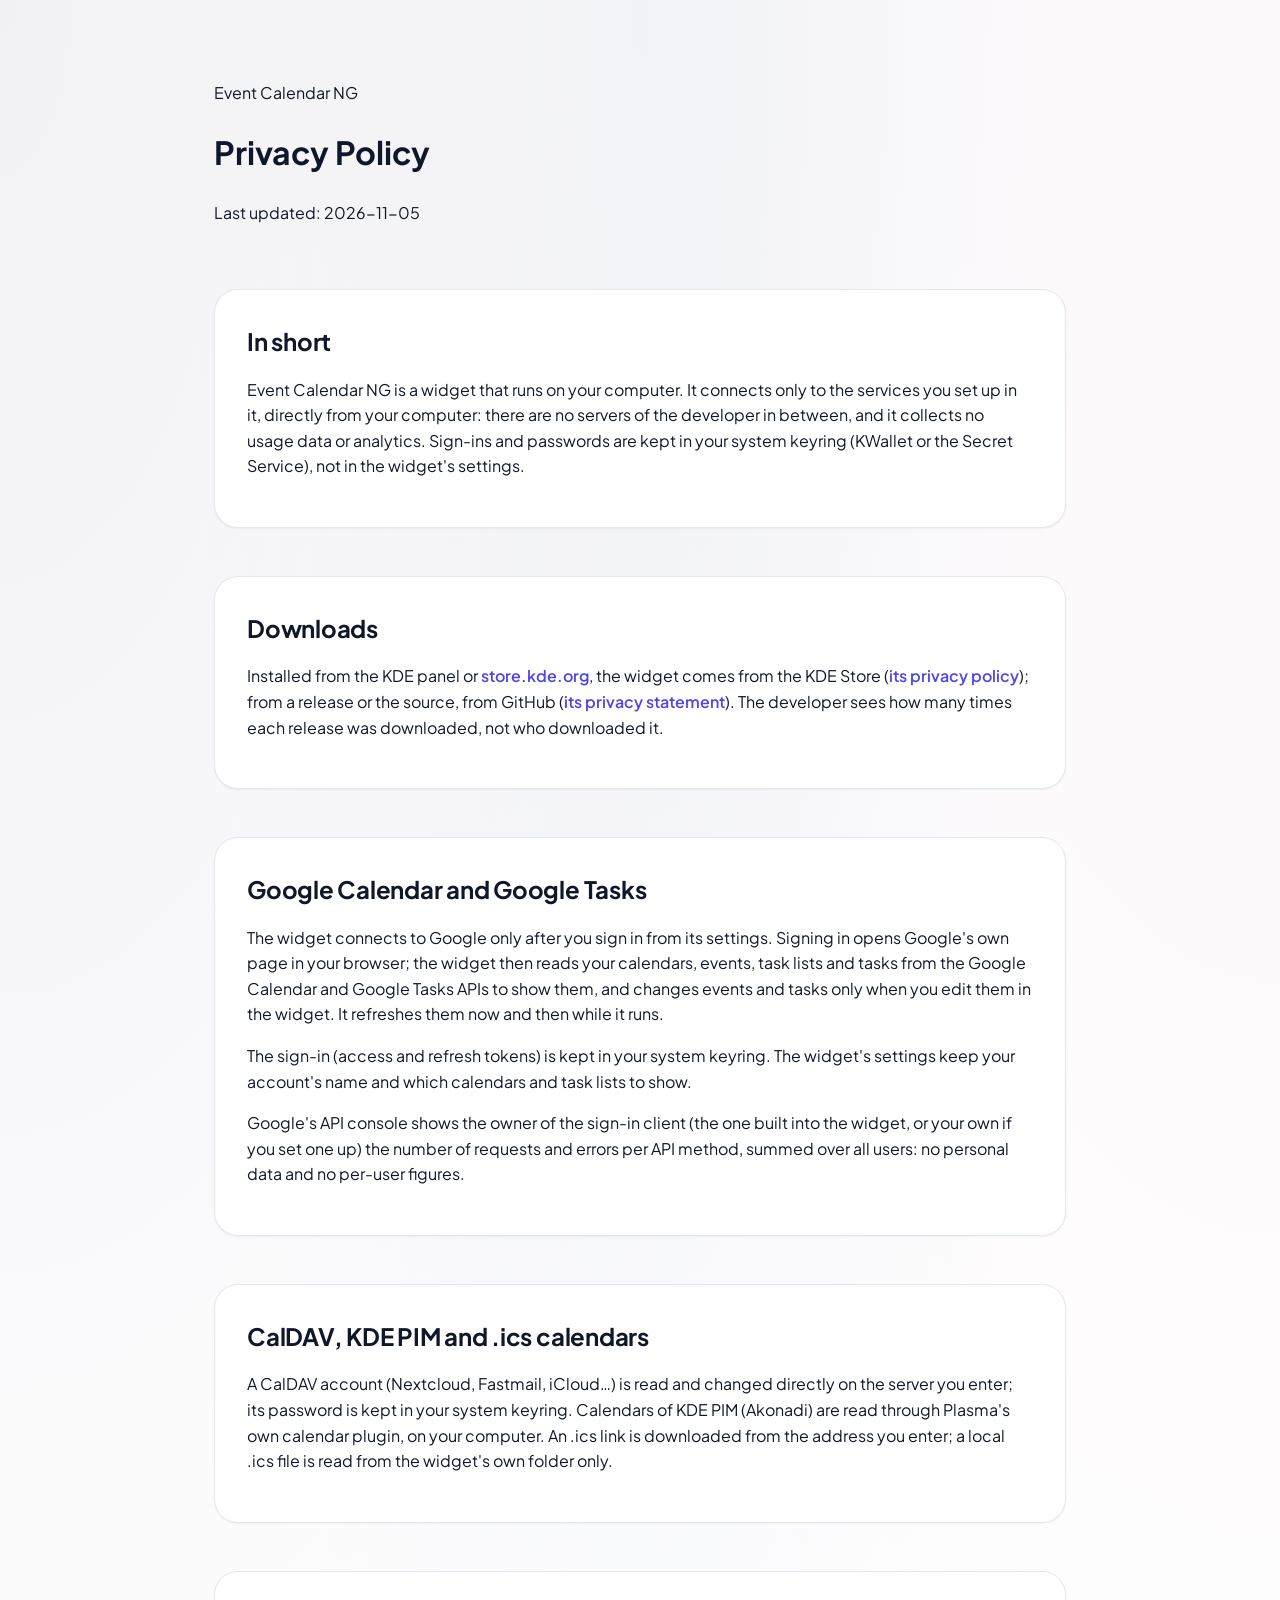
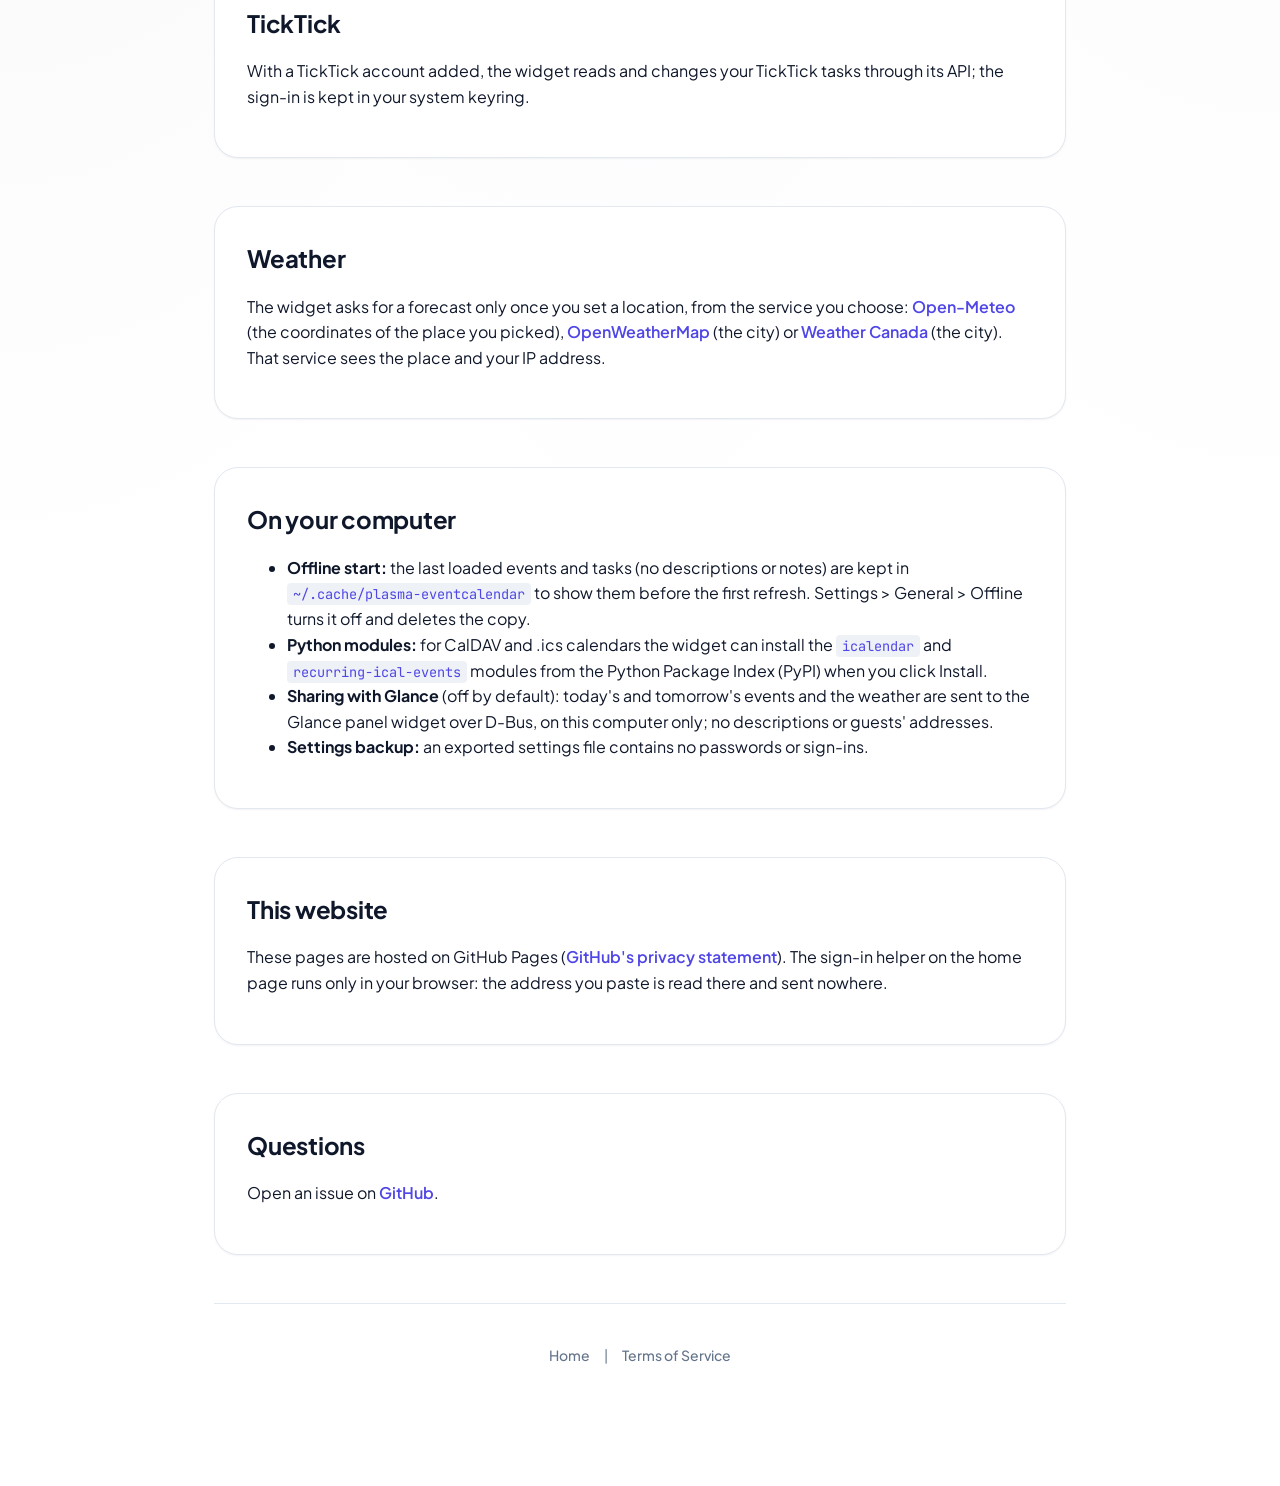
==== docs/privacy.html @ 52f13c6d "Website: Event Calendar NG's own pages on GitHub Pages The home page, privacy policy and terms still" ====
<!doctype html>
<html lang="en">

<head>
  <meta charset="utf-8">
  <meta name="viewport" content="width=device-width, initial-scale=1">
  <title>Event Calendar NG - Privacy Policy</title>
  <meta name="description" content="Privacy policy of the Event Calendar NG widget for KDE Plasma 6 and its sign-in helper page.">
  <link rel="stylesheet" href="css/style.css">
</head>

<body>

  <main>
    <header>
      <div class="eyebrow">Event Calendar NG</div>
      <h1>Privacy Policy</h1>
      <p>Last updated: 2026-11-05</p>
    </header>

    <section class="card">
      <h2>In short</h2>
      <p>
        Event Calendar NG is a widget that runs on your computer. It connects only to the services you set up in it,
        directly from your computer: there are no servers of the developer in between, and it collects no usage data
        or analytics. Sign-ins and passwords are kept in your system keyring (KWallet or the Secret Service), not in
        the widget's settings.
      </p>
    </section>

    <section class="card">
      <h2>Downloads</h2>
      <p>
        Installed from the KDE panel or <a href="https://store.kde.org/p/2379570/">store.kde.org</a>, the widget comes
        from the KDE Store (<a href="https://store.kde.org/privacy">its privacy policy</a>); from a release or the
        source, from GitHub (<a href="https://docs.github.com/site-policy/privacy-policies/github-general-privacy-statement">its
        privacy statement</a>). The developer sees how many times each release was downloaded, not who downloaded it.
      </p>
    </section>

    <section class="card">
      <h2>Google Calendar and Google Tasks</h2>
      <p>
        The widget connects to Google only after you sign in from its settings. Signing in opens Google's own page in
        your browser; the widget then reads your calendars, events, task lists and tasks from the Google Calendar and
        Google Tasks APIs to show them, and changes events and tasks only when you edit them in the widget. It
        refreshes them now and then while it runs.
      </p>
      <p>
        The sign-in (access and refresh tokens) is kept in your system keyring. The widget's settings keep your
        account's name and which calendars and task lists to show.
      </p>
      <p>
        Google's API console shows the owner of the sign-in client (the one built into the widget, or your own if you
        set one up) the number of requests and errors per API method, summed over all users: no personal data and no
        per-user figures.
      </p>
    </section>

    <section class="card">
      <h2>CalDAV, KDE PIM and .ics calendars</h2>
      <p>
        A CalDAV account (Nextcloud, Fastmail, iCloud…) is read and changed directly on the server you enter; its
        password is kept in your system keyring. Calendars of KDE PIM (Akonadi) are read through Plasma's own calendar
        plugin, on your computer. An .ics link is downloaded from the address you enter; a local .ics file is read from
        the widget's own folder only.
      </p>
    </section>

    <section class="card">
      <h2>TickTick</h2>
      <p>
        With a TickTick account added, the widget reads and changes your TickTick tasks through its API; the sign-in is
        kept in your system keyring.
      </p>
    </section>

    <section class="card">
      <h2>Weather</h2>
      <p>
        The widget asks for a forecast only once you set a location, from the service you choose:
        <a href="https://open-meteo.com/en/terms">Open-Meteo</a> (the coordinates of the place you picked),
        <a href="https://openweather.co.uk/privacy-policy">OpenWeatherMap</a> (the city) or
        <a href="https://weather.gc.ca/">Weather Canada</a> (the city). That service sees the place and your IP
        address.
      </p>
    </section>

    <section class="card">
      <h2>On your computer</h2>
      <ul>
        <li><strong>Offline start:</strong> the last loaded events and tasks (no descriptions or notes) are kept in
          <code>~/.cache/plasma-eventcalendar</code> to show them before the first refresh. Settings &gt; General
          &gt; Offline turns it off and deletes the copy.</li>
        <li><strong>Python modules:</strong> for CalDAV and .ics calendars the widget can install the
          <code>icalendar</code> and <code>recurring-ical-events</code> modules from the Python Package Index (PyPI)
          when you click Install.</li>
        <li><strong>Sharing with Glance</strong> (off by default): today's and tomorrow's events and the weather are
          sent to the Glance panel widget over D-Bus, on this computer only; no descriptions or guests'
          addresses.</li>
        <li><strong>Settings backup:</strong> an exported settings file contains no passwords or sign-ins.</li>
      </ul>
    </section>

    <section class="card">
      <h2>This website</h2>
      <p>
        These pages are hosted on GitHub Pages (<a href="https://docs.github.com/site-policy/privacy-policies/github-general-privacy-statement">GitHub's
        privacy statement</a>). The sign-in helper on the home page runs only in your browser: the address you paste is
        read there and sent nowhere.
      </p>
    </section>

    <section class="card">
      <h2>Questions</h2>
      <p>
        Open an issue on <a href="https://github.com/divinae/plasma-applet-eventcalendar/issues">GitHub</a>.
      </p>
    </section>

    <footer>
      <a href="./">Home</a> |
      <a href="terms.html">Terms of Service</a>
    </footer>
  </main>

</body>

</html>
---- docs/css/style.css ----
@import url("https://fonts.googleapis.com/css2?family=Plus+Jakarta+Sans:wght@400;500;600;700&family=JetBrains+Mono:wght@400;500&display=swap");

:root {
    /* Colors - Light Mode (Premium SaaS Look) */
    --bg-1: #ffffff;
    --bg-2: #f8f9fc;
    --bg-3: #eef2f6;
    --ink: #0f172a;
    --muted: #64748b;
    --card-bg: #ffffff;
    --border: #e2e8f0;
    --nav-bg: rgba(255, 255, 255, 0.95);
    --nav-border: rgba(226, 232, 240, 0.95);
    --nav-ink: #0f172a;
    --nav-muted: #334155;
    --code-bg: #08111f;
    --code-surface: #0f172a;
    --code-border: rgba(148, 163, 184, 0.28);
    --code-text: #e2e8f0;
    --code-muted: #94a3b8;

    --primary: #4f46e5;
    /* Indigo 600 */
    --primary-hover: #4338ca;
    /* Indigo 700 */
    --primary-text: #ffffff;

    --secondary: #f1f5f9;
    /* Slate 100 */
    --secondary-text: #334155;
    /* Slate 700 */
    --secondary-hover: #e2e8f0;
    /* Slate 200 */

    --accent-gradient: linear-gradient(135deg, #4f46e5 0%, #8b5cf6 100%);

    --input-bg: #ffffff;
    --input-border: #cbd5e1;
    --input-focus-ring: rgba(79, 70, 229, 0.25);

    /* Fonts */
    --font-sans: "Plus Jakarta Sans", sans-serif;
    --font-mono: "JetBrains Mono", monospace;

    /* Layout */
    --radius-lg: 24px;
    --radius-md: 16px;
    --radius-sm: 8px;

    --shadow-sm: 0 1px 2px 0 rgb(0 0 0 / 0.05);
    --shadow-md: 0 4px 6px -1px rgb(0 0 0 / 0.1), 0 2px 4px -2px rgb(0 0 0 / 0.1);
    --shadow-lg: 0 10px 15px -3px rgb(0 0 0 / 0.1), 0 4px 6px -4px rgb(0 0 0 / 0.1);
    --shadow-xl: 0 20px 25px -5px rgb(0 0 0 / 0.1), 0 8px 10px -6px rgb(0 0 0 / 0.1);

    --container-width: 900px;
}

@media (prefers-color-scheme: dark) {
    :root {
        --bg-1: #0f172a;
        /* Slate 900 */
        --bg-2: #1e293b;
        /* Slate 800 */
        --bg-3: #1e293b;
        --ink: #f8fafc;
        /* Slate 50 */
        --muted: #94a3b8;
        /* Slate 400 */
        --card-bg: #1e293b;
        --border: #334155;
        /* Slate 700 */
        --nav-bg: rgba(15, 23, 42, 0.95);
        --nav-border: rgba(51, 65, 85, 0.95);
        --nav-ink: #f8fafc;
        --nav-muted: #cbd5e1;

        --primary: #6366f1;
        /* Indigo 500 */
        --primary-hover: #818cf8;
        /* Indigo 400 */
        --primary-text: #ffffff;

        --secondary: #334155;
        /* Slate 700 */
        --secondary-text: #f8fafc;
        /* Slate 50 */
        --secondary-hover: #475569;
        /* Slate 600 */

        --input-bg: #0f172a;
        --input-border: #475569;
        --input-focus-ring: rgba(99, 102, 241, 0.3);
    }
}

/* Reset & Base */
*,
*::before,
*::after {
    box-sizing: border-box;
}

body {
    margin: 0;
    font-family: var(--font-sans);
    color: var(--ink);
    background-color: var(--bg-1);
    /* Subtle mesh gradient background */
    background-image:
        radial-gradient(at 0% 0%, hsla(253, 16%, 7%, 1) 0, transparent 50%),
        radial-gradient(at 50% 0%, hsla(225, 39%, 30%, 1) 0, transparent 50%),
        radial-gradient(at 100% 0%, hsla(339, 49%, 30%, 1) 0, transparent 50%);
    min-height: 100vh;
    line-height: 1.6;
    -webkit-font-smoothing: antialiased;
}

/* Force light mode clean bg override to remove dark mesh if needed, or adapt */
@media (prefers-color-scheme: light) {
    body {
        background-image:
            radial-gradient(at 0% 0%, hsla(253, 16%, 95%, 1) 0, transparent 50%),
            radial-gradient(at 50% 0%, hsla(225, 39%, 96%, 1) 0, transparent 50%),
            radial-gradient(at 100% 0%, hsla(339, 49%, 98%, 1) 0, transparent 50%);
    }
}

a {
    color: var(--primary);
    text-decoration: none;
    font-weight: 600;
    transition: all 0.2s ease;
    border-bottom: 1px solid transparent;
}

a:hover {
    border-bottom-color: var(--primary);
}

/* Layout */
main {
    position: relative;
    max-width: var(--container-width);
    margin: 0 auto;
    padding: 80px 24px 100px;
    display: flex;
    flex-direction: column;
    gap: 48px;
}

/* Hero Section */
header.hero {
    text-align: center;
    display: flex;
    flex-direction: column;
    align-items: center;
    gap: 24px;
    padding-bottom: 20px;
    animation: fade-in-up 0.8s ease backwards;
}

.hero .eyebrow {
    font-size: 0.875rem;
    font-weight: 700;
    text-transform: uppercase;
    letter-spacing: 0.1em;
    color: var(--primary);
    background: rgba(99, 102, 241, 0.1);
    padding: 6px 16px;
    border-radius: 999px;
    display: inline-block;
}

.hero h1 {
    font-size: clamp(2.5rem, 5vw, 3.5rem);
    font-weight: 700;
    letter-spacing: -0.02em;
    margin: 0;
    background: linear-gradient(to right, var(--ink), var(--muted));
    /* Gradient Text */
    -webkit-background-clip: text;
    -webkit-text-fill-color: transparent;
    background-clip: text;
    line-height: 1.1;
}

.hero p {
    font-size: 1.125rem;
    color: var(--muted);
    max-width: 600px;
    margin: 0 auto;
}

.hero-logo {
    width: 120px;
    height: auto;
    border-radius: 20px;
    box-shadow: var(--shadow-xl);
    margin-top: 16px;
    transition: transform 0.3s ease;
}

.hero-logo:hover {
    transform: rotate(-3deg) scale(1.05);
}

/* Typography Headings */
h2 {
    font-size: 1.5rem;
    font-weight: 700;
    margin-top: 0;
    margin-bottom: 16px;
    letter-spacing: -0.01em;
}

/* Grid & Cards */
.grid {
    display: grid;
    gap: 32px;
    grid-template-columns: repeat(auto-fit, minmax(320px, 1fr));
}

.card {
    background: var(--card-bg);
    border: 1px solid var(--border);
    border-radius: var(--radius-lg);
    padding: 32px;
    box-shadow: var(--shadow-sm);
    transition: transform 0.2s ease, box-shadow 0.2s ease, border-color 0.2s;
    position: relative;
    overflow: hidden;
}

.card:hover {
    transform: translateY(-2px);
    box-shadow: var(--shadow-lg);
    border-color: var(--primary);
}

.card::before {
    content: "";
    position: absolute;
    top: 0;
    left: 0;
    right: 0;
    height: 4px;
    background: var(--accent-gradient);
    opacity: 0;
    transition: opacity 0.2s;
}

.card:hover::before {
    opacity: 1;
}

/* Steps List */
ol.steps-list {
    counter-reset: step;
    list-style: none;
    padding: 0;
    margin: 0;
}

ol.steps-list li {
    position: relative;
    padding-left: 36px;
    margin-bottom: 16px;
    color: var(--muted);
}

ol.steps-list li::before {
    counter-increment: step;
    content: counter(step);
    position: absolute;
    left: 0;
    top: 2px;
    width: 24px;
    height: 24px;
    background: var(--bg-2);
    /* pill bg */
    color: var(--primary);
    border: 1px solid var(--border);
    border-radius: 50%;
    font-size: 12px;
    font-weight: 700;
    display: flex;
    align-items: center;
    justify-content: center;
}

ol.steps-list li:last-child {
    margin-bottom: 0;
}

/* Forms */
label {
    display: block;
    font-size: 0.875rem;
    font-weight: 600;
    margin-bottom: 8px;
    color: var(--ink);
}

textarea,
input[type="text"] {
    width: 100%;
    padding: 12px 16px;
    font-family: var(--font-mono);
    font-size: 0.875rem;
    background: var(--input-bg);
    border: 1px solid var(--input-border);
    border-radius: var(--radius-md);
    color: var(--ink);
    outline: none;
    transition: all 0.2s;
}

textarea:focus,
input[type="text"]:focus {
    border-color: var(--primary);
    box-shadow: 0 0 0 3px var(--input-focus-ring);
}

textarea {
    min-height: 100px;
    resize: vertical;
}

/* Button Group */
.row {
    display: flex;
    align-items: center;
    gap: 12px;
    flex-wrap: wrap;
    margin-top: 12px;
    margin-bottom: 24px;
}

.row:last-child {
    margin-bottom: 0px;
}

button {
    cursor: pointer;
    display: inline-flex;
    align-items: center;
    justify-content: center;
    padding: 10px 20px;
    font-size: 0.9375rem;
    font-weight: 600;
    border-radius: 999px;
    /* full rounded */
    border: none;
    transition: all 0.2s ease;
    font-family: var(--font-sans);
}

button:not(.secondary) {
    background: var(--primary);
    color: var(--primary-text);
    box-shadow: 0 2px 4px rgba(79, 70, 229, 0.2);
}

button:not(.secondary):hover {
    background: var(--primary-hover);
    transform: translateY(-1px);
    box-shadow: 0 4px 6px rgba(79, 70, 229, 0.3);
}

button:not(.secondary):active {
    transform: translateY(0);
}

button.secondary {
    background: var(--secondary);
    color: var(--secondary-text);
}

button.secondary:hover {
    background: var(--secondary-hover);
}

.status {
    font-size: 0.875rem;
    color: var(--muted);
    line-height: 1.5;
}

.status strong {
    color: var(--ink);
}

/* Helper / Utility Details */
details {
    background: var(--bg-2);
    border-radius: var(--radius-sm);
    padding: 12px;
    margin-top: 16px;
}

details summary {
    cursor: pointer;
    font-weight: 600;
    color: var(--ink);
    outline: none;
    list-style: none;
    /* Hide default */
    display: flex;
    align-items: center;
    justify-content: space-between;
}

details summary::-webkit-details-marker {
    display: none;
}

details summary::after {
    content: "+";
    color: var(--muted);
    font-size: 1.2em;
    font-weight: 400;
}

details[open] summary::after {
    content: "−";
    /* minus sign */
}

details ul {
    margin: 12px 0 0 0;
    padding-left: 20px;
    color: var(--muted);
    font-size: 0.875rem;
}

details ul li {
    margin-bottom: 6px;
}

code {
    font-family: var(--font-mono);
    font-size: 0.85em;
    padding: 2px 6px;
    background: var(--bg-3);
    border-radius: 4px;
    color: var(--primary);
}

/* Footer */
footer {
    margin-top: auto;
    text-align: center;
    padding-top: 40px;
    padding-bottom: 20px;
    border-top: 1px solid var(--border);
    color: var(--muted);
    font-size: 0.875rem;
}

footer a {
    color: var(--muted);
    margin: 0 12px;
    font-weight: 500;
}

footer a:hover {
    color: var(--primary);
}

/* Animations */
@keyframes fade-in-up {
    from {
        opacity: 0;
        transform: translateY(20px);
    }

    to {
        opacity: 1;
        transform: translateY(0);
    }
}

/* Responsive */
@media (max-width: 640px) {
    header.hero h1 {
        font-size: 2rem;
    }

    .grid {
        grid-template-columns: 1fr;
    }

    .card {
        padding: 24px;
    }
}

/* Feature Section */
.features-grid {
    display: grid;
    grid-template-columns: repeat(auto-fit, minmax(250px, 1fr));
    gap: 24px;
    margin-bottom: 48px;
}

.feature-card {
    background: var(--bg-2);
    padding: 24px;
    border-radius: var(--radius-md);
    border: 1px solid var(--border);
}

.feature-card h3 {
    font-size: 1.125rem;
    margin-bottom: 8px;
    color: var(--ink);
}

/* Screenshots */
.screenshot-grid {
    display: grid;
    grid-template-columns: repeat(auto-fit, minmax(300px, 1fr));
    gap: 24px;
    margin-bottom: 48px;
}

.screenshot-frame {
    border-radius: var(--radius-md);
    overflow: hidden;
    box-shadow: var(--shadow-lg);
    border: 1px solid var(--border);
    transition: transform 0.3s ease;
}

.screenshot-frame:hover {
    transform: scale(1.02);
}

.screenshot-frame img {
    width: 100%;
    height: auto;
    display: block;
}

/* Code Blocks */
div.code-toolbar {
    margin: 0 0 24px 0;
}

pre.code-block,
pre[class*="language-"].code-block {
    position: relative;
    background: linear-gradient(180deg, var(--code-surface), var(--code-bg));
    color: var(--code-text);
    padding: 46px 20px 22px 4.25em;
    border-radius: var(--radius-md);
    overflow-x: auto;
    font-family: var(--font-mono);
    font-size: 0.875rem;
    line-height: 1.7;
    margin: 0;
    border: 1px solid var(--code-border);
    box-shadow: 0 22px 44px -32px rgba(15, 23, 42, 0.7), inset 0 1px 0 rgba(255, 255, 255, 0.06);
    text-shadow: none;
}

pre.code-block::before {
    content: "";
    position: absolute;
    top: 18px;
    left: 20px;
    width: 10px;
    height: 10px;
    border-radius: 50%;
    background: #ef4444;
    box-shadow: 18px 0 0 #f59e0b, 36px 0 0 #22c55e;
}

pre.code-block code,
code[class*="language-"] {
    color: var(--code-text);
    background: transparent;
    font-family: var(--font-mono);
    text-shadow: none;
}

pre.command-line .command-line-prompt {
    border-right-color: rgba(148, 163, 184, 0.26);
    color: var(--code-muted);
}

div.code-toolbar > .toolbar {
    top: 12px;
    right: 12px;
    opacity: 1;
}

div.code-toolbar > .toolbar > .toolbar-item > button.copy-to-clipboard-button {
    background: rgba(56, 189, 248, 0.12);
    border: 1px solid rgba(56, 189, 248, 0.34);
    border-radius: 999px;
    color: var(--code-text);
    padding: 6px 12px;
    font-family: var(--font-sans);
    font-size: 0.75rem;
    font-weight: 700;
    letter-spacing: 0.02em;
    box-shadow: none;
}

div.code-toolbar > .toolbar > .toolbar-item > button.copy-to-clipboard-button:hover {
    background: rgba(56, 189, 248, 0.22);
    color: white;
    transform: translateY(-1px);
}

/* Section Spacing */
section {
    position: relative;
    scroll-margin-top: 40px;
    /* Offset for anchor links */
}

h2.section-title {
    font-size: 2rem;
    text-align: center;
    margin-bottom: 32px;
    position: relative;
    display: table;
    margin-left: auto;
    margin-right: auto;
}

h2.section-title::after {
    content: "";
    position: absolute;
    bottom: -8px;
    left: 50%;
    transform: translateX(-50%);
    width: 40px;
    height: 3px;
    background: var(--primary);
    border-radius: 999px;
    opacity: 0.5;
}

/* OAuth Helper Container */
.oauth-container {
    background: white;
    /* specific override if needed */
    border: 1px solid var(--primary);
    /* highlight */
    padding: 4px;
    /* thick border effect */
    border-radius: 26px;
    /* outer radius */
}

.oauth-inner {
    background: var(--bg-2);
    border-radius: 22px;
    padding: 40px;
}

@media (max-width: 640px) {
    .oauth-inner {
        padding: 20px;
    }
}

/* Compliance Navigation */
.main-nav {
    position: sticky;
    top: 0;
    z-index: 100;
    background: var(--nav-bg);
    backdrop-filter: blur(12px);
    -webkit-backdrop-filter: blur(12px);
    border-bottom: 1px solid var(--nav-border);
    color: var(--nav-ink);
    padding: 16px 0;
    margin-bottom: -1px;
    /* overlap border */
}

.nav-content {
    max-width: 100%;
    margin: 0 auto;
    padding: 0 24px;
    display: flex;
    justify-content: space-between;
    align-items: center;
}

@media (min-width: 640px) {
    .nav-content {
        max-width: 640px;
    }
}

@media (min-width: 768px) {
    .nav-content {
        max-width: 768px;
    }
}

@media (min-width: 1024px) {
    .nav-content {
        max-width: 1024px;
    }
}

.nav-logo {
    font-weight: 700;
    color: var(--nav-ink);
    text-decoration: none;
    font-size: 1rem;
}

.nav-links {
    display: flex;
    gap: 24px;
}

.nav-links a {
    color: var(--nav-muted);
    text-decoration: none;
    font-size: 0.9rem;
    font-weight: 500;
    transition: color 0.2s;
}

.nav-links a:hover {
    color: var(--primary);
}
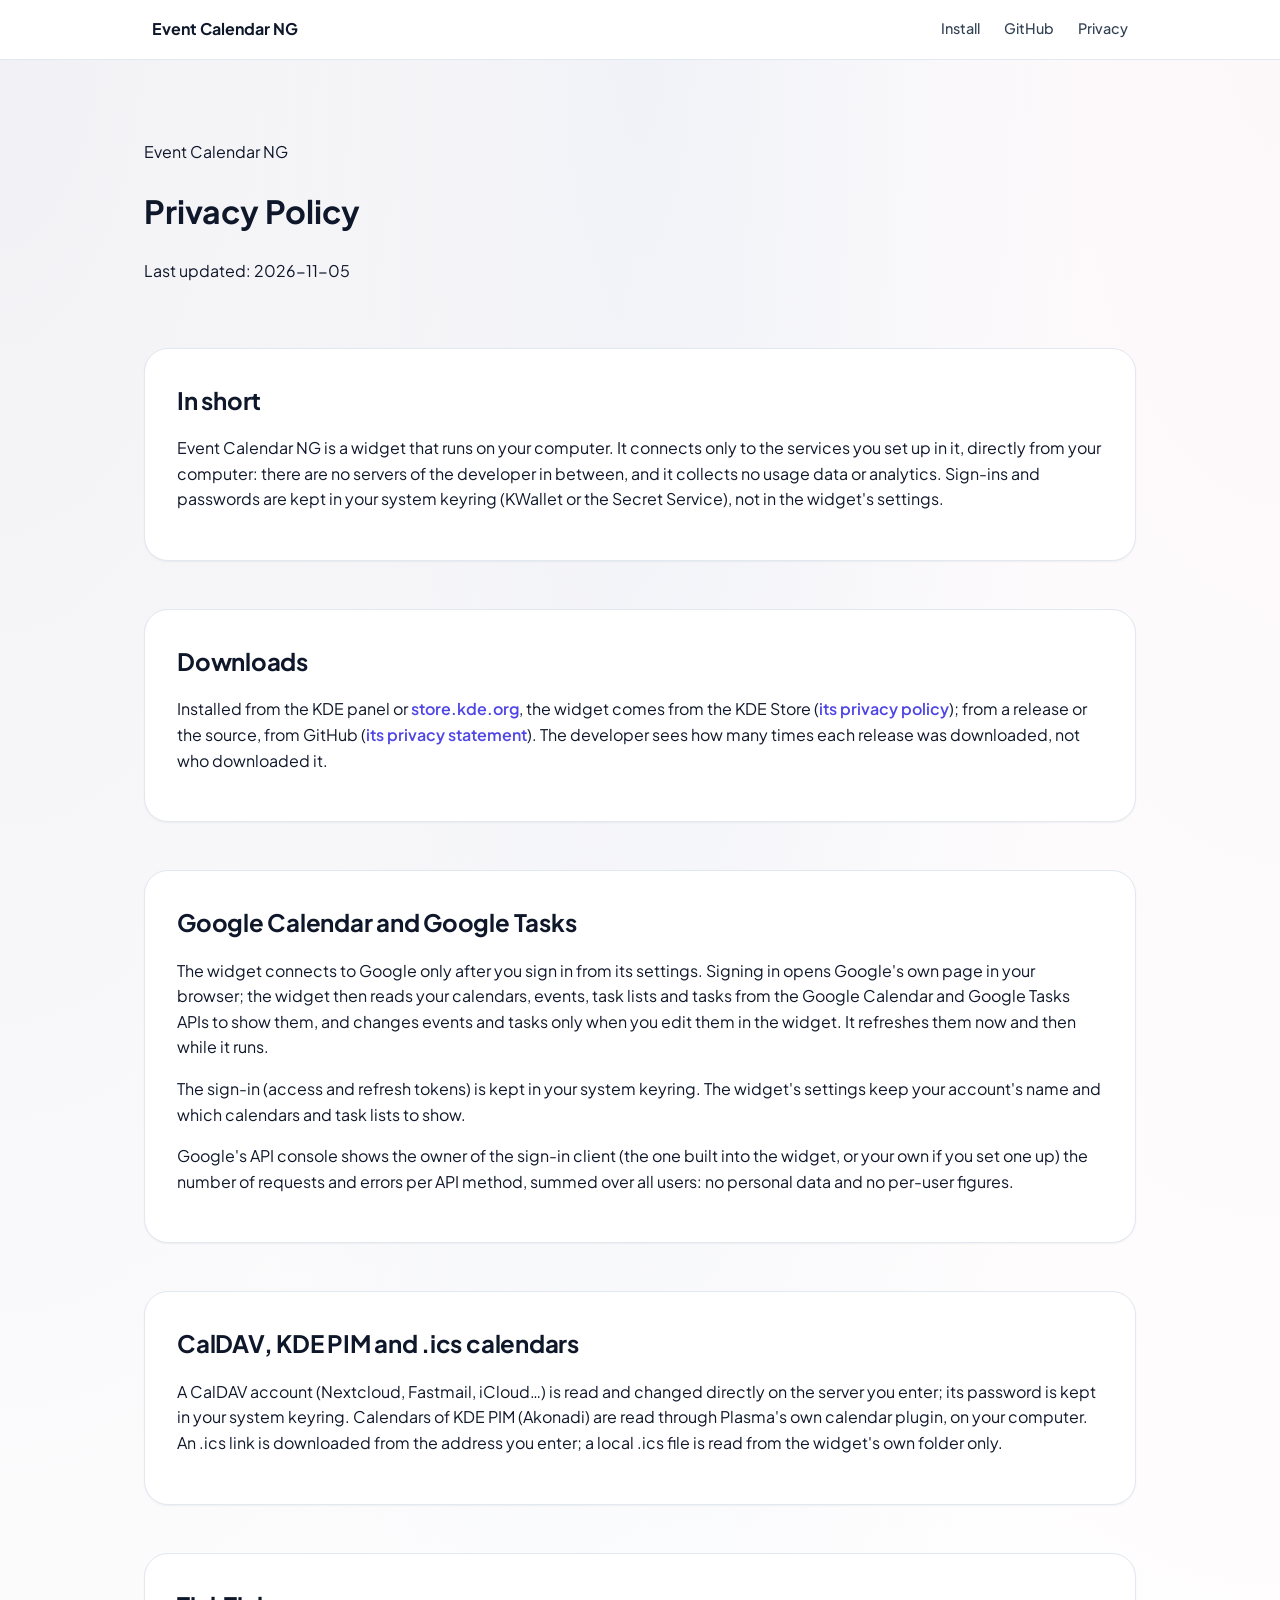
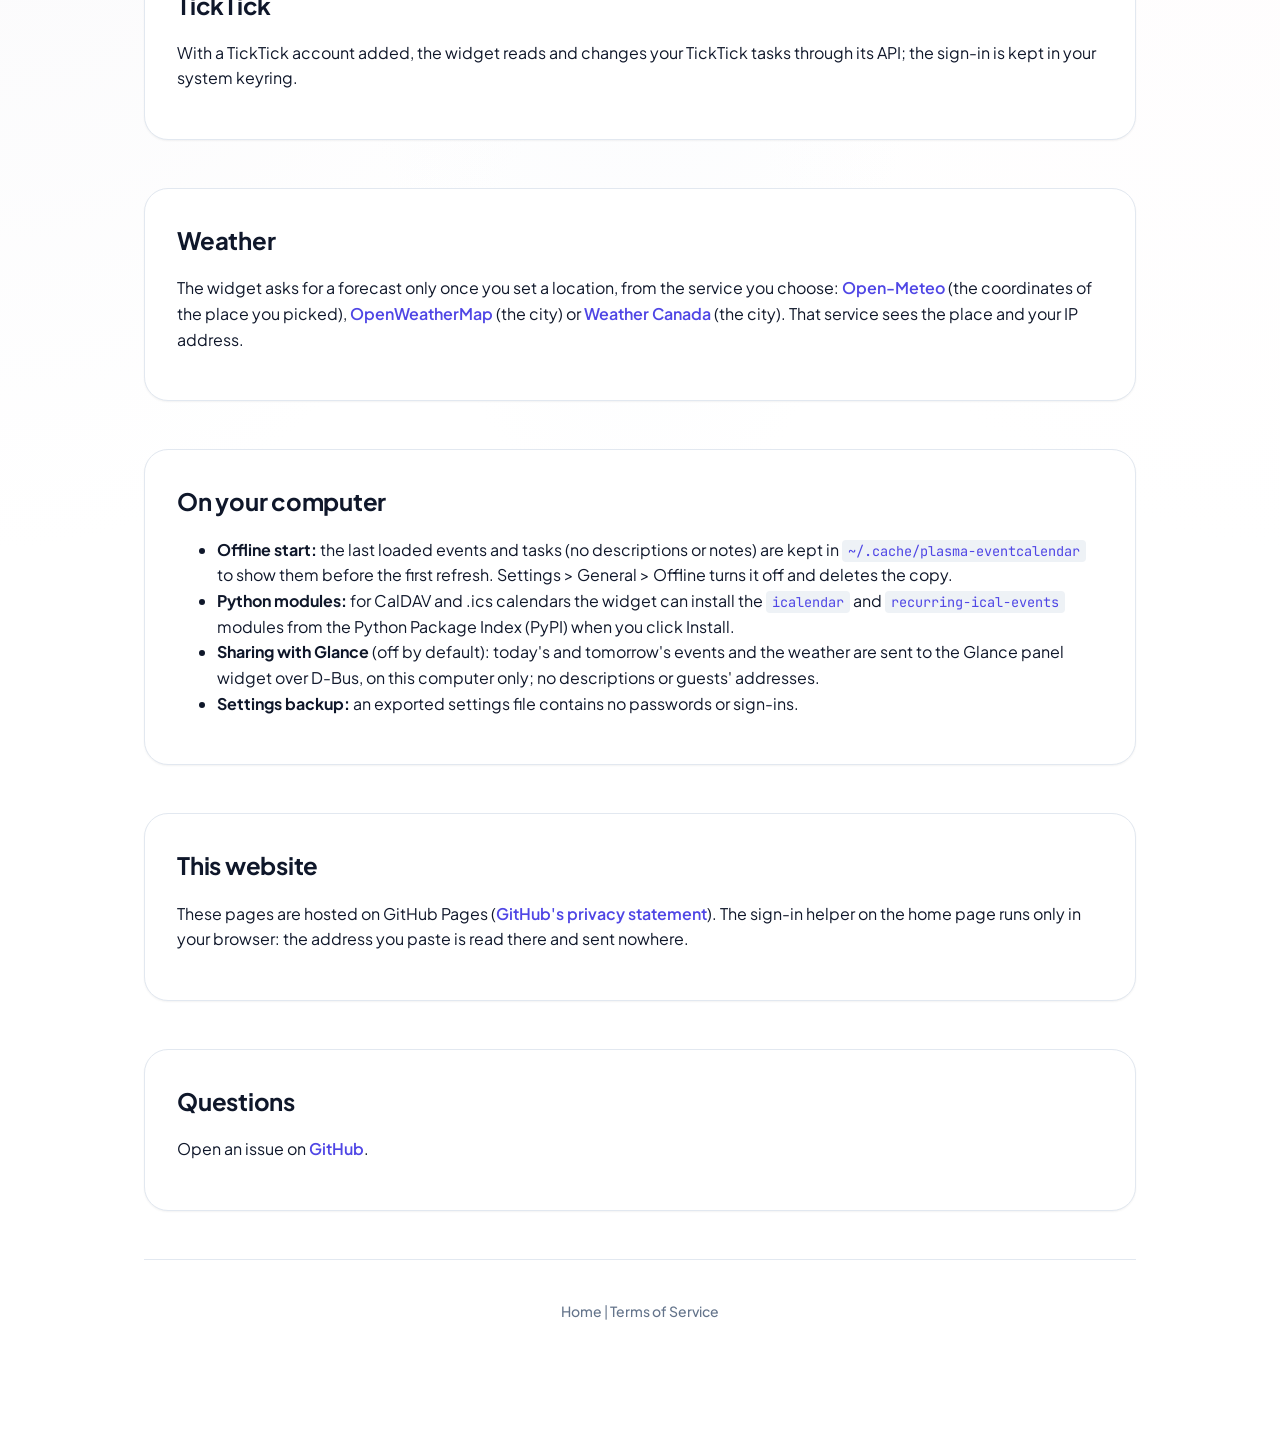
==== commit 80091d66: "Website: layout and content review Wider page with four feature cards per row, screenshots with capt" ====
--- a/docs/privacy.html
+++ b/docs/privacy.html
@@ -10,6 +10,17 @@
 </head>
 
 <body>
+
+  <nav class="main-nav">
+    <div class="nav-content">
+      <a href="./" class="nav-logo">Event Calendar NG</a>
+      <div class="nav-links">
+        <a href="./#install">Install</a>
+        <a href="https://github.com/divinae/plasma-applet-eventcalendar">GitHub</a>
+        <a href="privacy.html">Privacy</a>
+      </div>
+    </div>
+  </nav>
 
   <main>
     <header>
--- a/docs/css/style.css
+++ b/docs/css/style.css
@@ -52,7 +52,7 @@
     --shadow-lg: 0 10px 15px -3px rgb(0 0 0 / 0.1), 0 4px 6px -4px rgb(0 0 0 / 0.1);
     --shadow-xl: 0 20px 25px -5px rgb(0 0 0 / 0.1), 0 8px 10px -6px rgb(0 0 0 / 0.1);
 
-    --container-width: 900px;
+    --container-width: 1040px;
 }
 
 @media (prefers-color-scheme: dark) {
@@ -459,8 +459,18 @@
 
 footer a {
     color: var(--muted);
-    margin: 0 12px;
     font-weight: 500;
+}
+
+footer p {
+    margin: 0 0 12px;
+}
+
+.footer-links {
+    display: flex;
+    flex-wrap: wrap;
+    justify-content: center;
+    gap: 8px 24px;
 }
 
 footer a:hover {
@@ -646,7 +656,7 @@
 
 /* OAuth Helper Container */
 .oauth-container {
-    background: white;
+    background: var(--bg-1);
     /* specific override if needed */
     border: 1px solid var(--primary);
     /* highlight */
@@ -733,3 +743,160 @@
 .nav-links a:hover {
     color: var(--primary);
 }
+
+/* Hero tagline, the "not just a fork" note, help links */
+.hero p.tagline {
+    font-size: 1.375rem;
+    font-weight: 700;
+    color: var(--ink);
+    margin: 12px auto -8px;
+}
+
+.callout {
+    border-left: 4px solid var(--primary);
+    background: var(--bg-2);
+    border-radius: var(--radius-sm);
+    padding: 16px 24px;
+}
+
+.callout p {
+    margin: 0;
+}
+
+.eyebrow.pill {
+    font-size: 0.8rem;
+    font-weight: 700;
+    text-transform: uppercase;
+    letter-spacing: 0.1em;
+    color: var(--primary);
+    background: rgba(99, 102, 241, 0.1);
+    padding: 4px 14px;
+    border-radius: 999px;
+    display: inline-block;
+    margin-bottom: 8px;
+}
+
+/* Four feature cards per row on wide screens, two on tablets */
+.features-grid {
+    grid-template-columns: repeat(4, 1fr);
+    margin-bottom: 0;
+}
+
+@media (max-width: 960px) {
+    .features-grid {
+        grid-template-columns: repeat(2, 1fr);
+    }
+}
+
+@media (max-width: 560px) {
+    .features-grid {
+        grid-template-columns: 1fr;
+    }
+}
+
+.feature-card h3 {
+    margin-top: 0;
+}
+
+.feature-card p {
+    margin-bottom: 0;
+    color: var(--muted);
+}
+
+a.link-card {
+    color: inherit;
+    font-weight: inherit;
+    border-bottom: 1px solid var(--border);
+    transition: transform 0.2s ease, border-color 0.2s, box-shadow 0.2s;
+}
+
+a.link-card:hover {
+    border-color: var(--primary);
+    transform: translateY(-2px);
+    box-shadow: var(--shadow-md);
+}
+
+a.link-card h3 {
+    color: var(--primary);
+}
+
+/* Screenshots: open full size, with a caption */
+.screenshot-grid {
+    margin-bottom: 0;
+}
+
+figure.screenshot-frame {
+    margin: 0;
+    background: var(--card-bg);
+}
+
+figure.screenshot-frame a,
+figure.screenshot-frame a:hover {
+    border: 0;
+    display: block;
+}
+
+figure.screenshot-frame img {
+    aspect-ratio: 16 / 10;
+    object-fit: cover;
+    object-position: top left;
+}
+
+figure.screenshot-frame figcaption {
+    padding: 10px 16px;
+    font-size: 0.9rem;
+    font-weight: 600;
+    color: var(--muted);
+    border-top: 1px solid var(--border);
+}
+
+/* Install: one card per row, so commands fit on one line */
+.stack {
+    display: flex;
+    flex-direction: column;
+    gap: 24px;
+}
+
+.stack .card h3:first-child {
+    margin-top: 0;
+}
+
+/* Phones: the nav on one line, smaller code */
+@media (max-width: 640px) {
+    main {
+        padding: 40px 16px 60px;
+        gap: 40px;
+    }
+
+    .nav-content {
+        padding: 0 16px;
+        gap: 12px;
+    }
+
+    .nav-logo {
+        white-space: nowrap;
+        font-size: 0.95rem;
+    }
+
+    .nav-links {
+        gap: 14px;
+    }
+
+    .nav-links a {
+        white-space: nowrap;
+        font-size: 0.85rem;
+    }
+
+    .nav-links a[href^="https://github"] {
+        display: none;
+    }
+
+    pre.code-block,
+    pre[class*="language-"].code-block {
+        font-size: 0.78rem;
+    }
+
+    .hero p.tagline {
+        font-size: 1.15rem;
+    }
+}
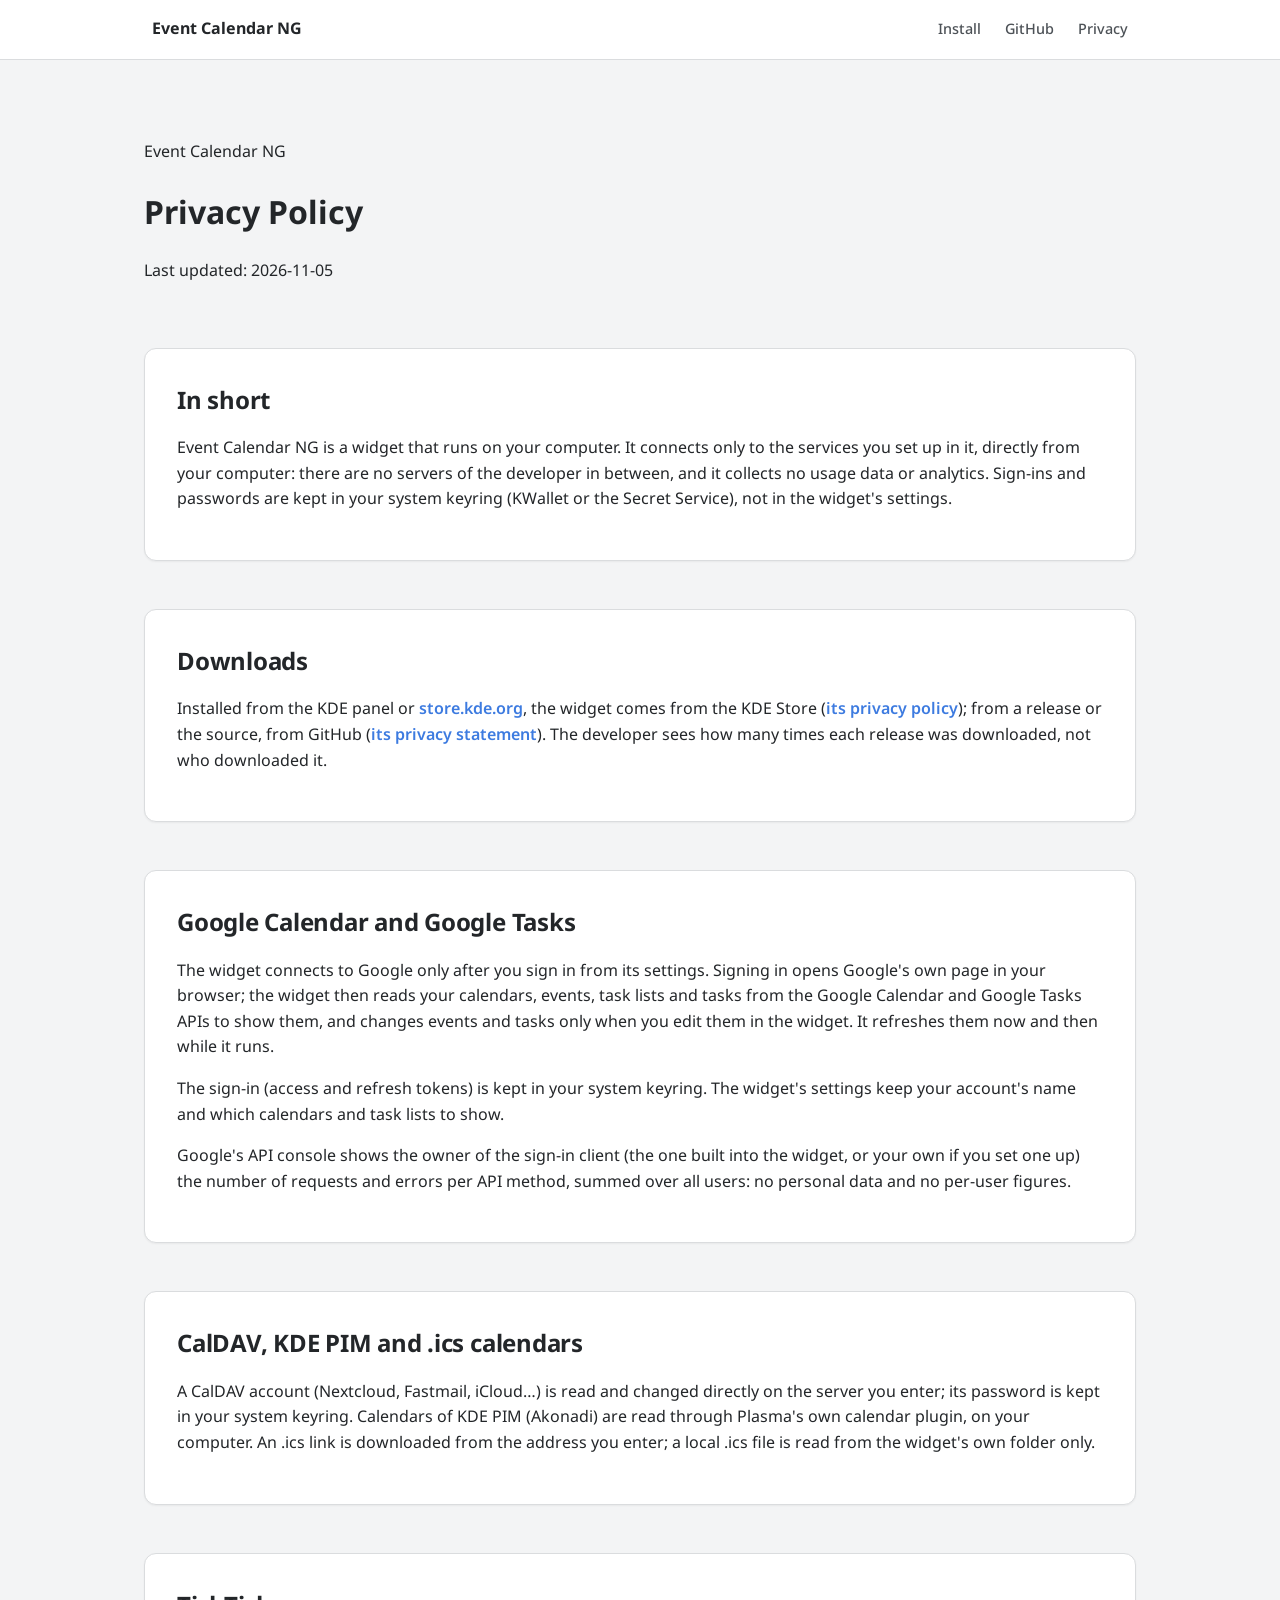
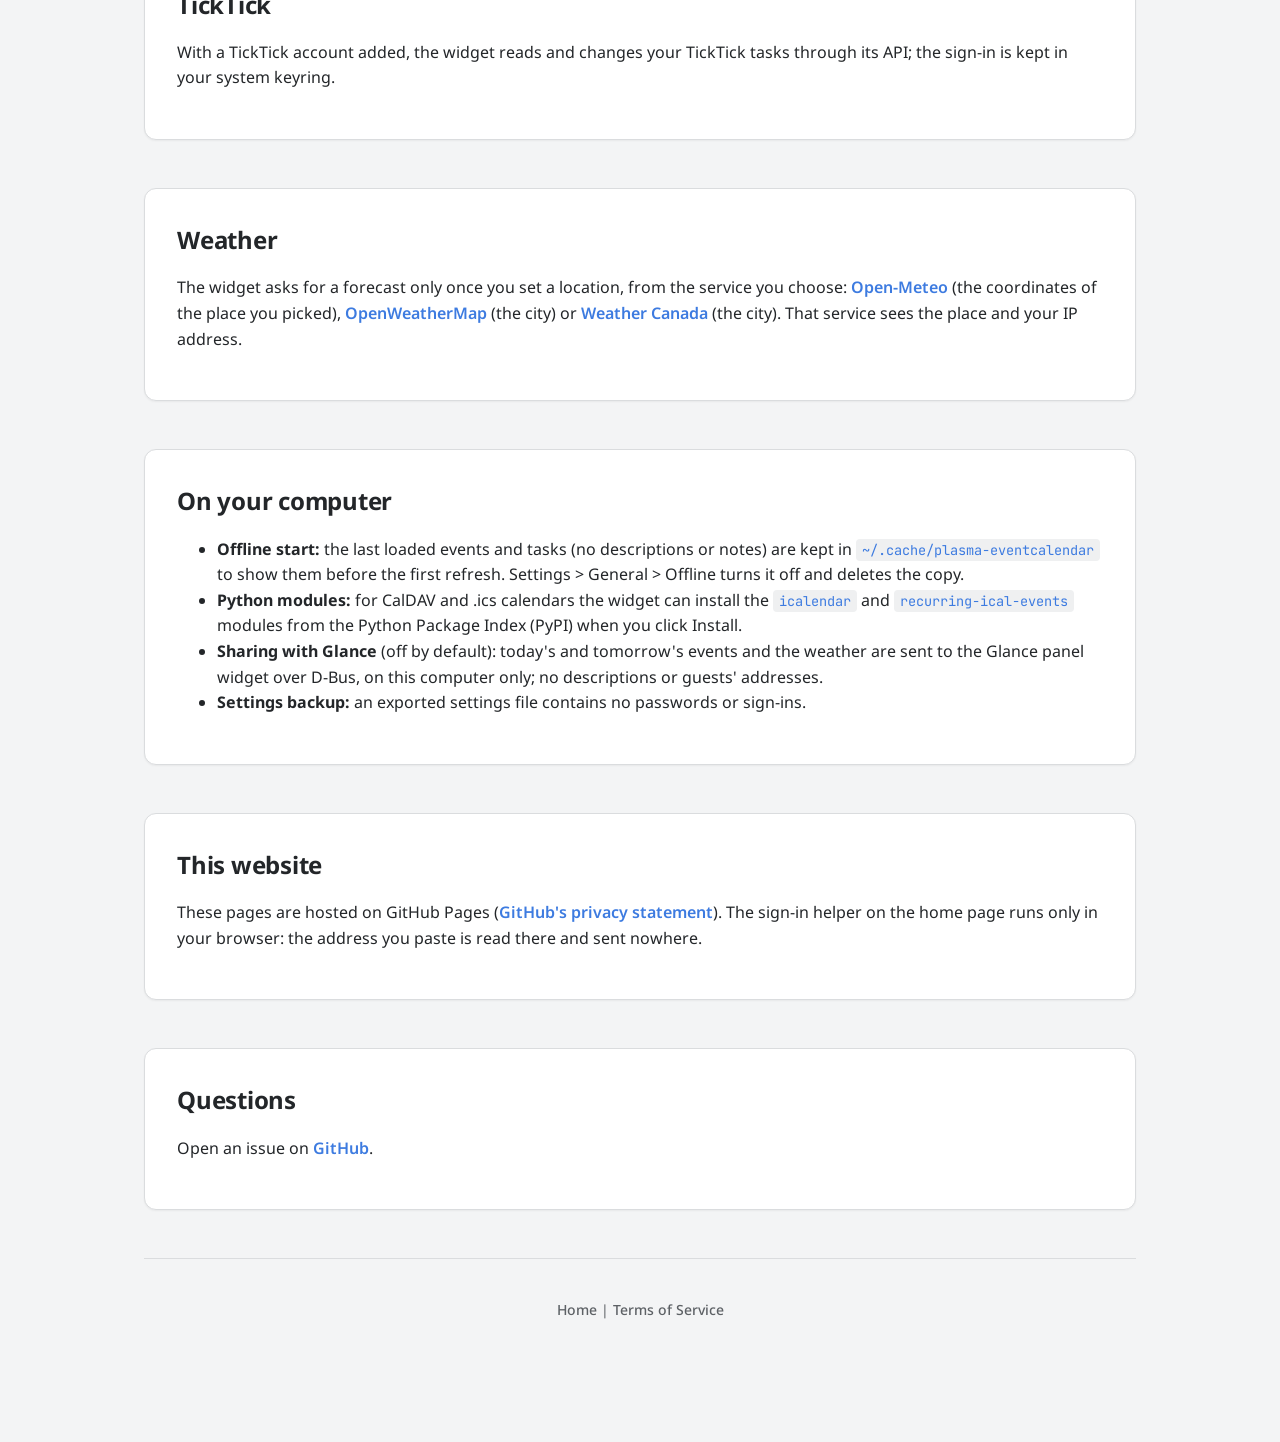
==== commit 96d909f5: "Links: the repository and its pages under the new name, event-calendar-ng-plasmoid (the sign-in's re" ====
--- a/docs/privacy.html
+++ b/docs/privacy.html
@@ -16,7 +16,7 @@
       <a href="./" class="nav-logo">Event Calendar NG</a>
       <div class="nav-links">
         <a href="./#install">Install</a>
-        <a href="https://github.com/divinae/plasma-applet-eventcalendar">GitHub</a>
+        <a href="https://github.com/divinae/event-calendar-ng-plasmoid">GitHub</a>
         <a href="privacy.html">Privacy</a>
       </div>
     </div>
@@ -125,7 +125,7 @@
     <section class="card">
       <h2>Questions</h2>
       <p>
-        Open an issue on <a href="https://github.com/divinae/plasma-applet-eventcalendar/issues">GitHub</a>.
+        Open an issue on <a href="https://github.com/divinae/event-calendar-ng-plasmoid/issues">GitHub</a>.
       </p>
     </section>
 
--- a/docs/css/style.css
+++ b/docs/css/style.css
@@ -1,51 +1,53 @@
-@import url("https://fonts.googleapis.com/css2?family=Plus+Jakarta+Sans:wght@400;500;600;700&family=JetBrains+Mono:wght@400;500&display=swap");
+@import url("https://fonts.googleapis.com/css2?family=Noto+Sans:wght@400;500;600;700&family=JetBrains+Mono:wght@400;500&display=swap");
 
 :root {
     /* Colors - Light Mode (Premium SaaS Look) */
     --bg-1: #ffffff;
-    --bg-2: #f8f9fc;
-    --bg-3: #eef2f6;
-    --ink: #0f172a;
-    --muted: #64748b;
+    --page-bg: #f3f4f5;
+    --bg-2: #f7f8f9;
+    --bg-3: #eff0f1;
+    --ink: #232629;
+    --muted: #5d6165;
     --card-bg: #ffffff;
-    --border: #e2e8f0;
-    --nav-bg: rgba(255, 255, 255, 0.95);
-    --nav-border: rgba(226, 232, 240, 0.95);
-    --nav-ink: #0f172a;
-    --nav-muted: #334155;
-    --code-bg: #08111f;
-    --code-surface: #0f172a;
+    --border: #dadcde;
+    --nav-bg: rgba(255, 255, 255, 0.96);
+    --nav-border: #dadcde;
+    --nav-ink: #232629;
+    --nav-muted: #4d5257;
+    --code-bg: #1b1e20;
+    --code-surface: #232629;
     --code-border: rgba(148, 163, 184, 0.28);
     --code-text: #e2e8f0;
     --code-muted: #94a3b8;
 
-    --primary: #4f46e5;
+    --primary: #3d7be0;
     /* Indigo 600 */
-    --primary-hover: #4338ca;
+    --primary-hover: #2f6acb;
     /* Indigo 700 */
     --primary-text: #ffffff;
 
-    --secondary: #f1f5f9;
+    --secondary: #eff0f1;
     /* Slate 100 */
-    --secondary-text: #334155;
+    --secondary-text: #232629;
     /* Slate 700 */
-    --secondary-hover: #e2e8f0;
+    --secondary-hover: #e3e5e7;
     /* Slate 200 */
 
-    --accent-gradient: linear-gradient(135deg, #4f46e5 0%, #8b5cf6 100%);
+    --accent-gradient: linear-gradient(90deg, #3d7be0 0%, #3d9be9 100%);
+    --primary-soft: rgba(61, 123, 224, 0.12);
 
     --input-bg: #ffffff;
-    --input-border: #cbd5e1;
-    --input-focus-ring: rgba(79, 70, 229, 0.25);
+    --input-border: #c3c7cb;
+    --input-focus-ring: rgba(61, 123, 224, 0.3);
 
     /* Fonts */
-    --font-sans: "Plus Jakarta Sans", sans-serif;
+    --font-sans: "Noto Sans", "Noto Sans Display", sans-serif;
     --font-mono: "JetBrains Mono", monospace;
 
     /* Layout */
-    --radius-lg: 24px;
-    --radius-md: 16px;
-    --radius-sm: 8px;
+    --radius-lg: 12px;
+    --radius-md: 10px;
+    --radius-sm: 6px;
 
     --shadow-sm: 0 1px 2px 0 rgb(0 0 0 / 0.05);
     --shadow-md: 0 4px 6px -1px rgb(0 0 0 / 0.1), 0 2px 4px -2px rgb(0 0 0 / 0.1);
@@ -57,39 +59,41 @@
 
 @media (prefers-color-scheme: dark) {
     :root {
-        --bg-1: #0f172a;
+        --bg-1: #1b1e20;
+        --page-bg: #1b1e20;
         /* Slate 900 */
-        --bg-2: #1e293b;
+        --bg-2: #232629;
         /* Slate 800 */
-        --bg-3: #1e293b;
-        --ink: #f8fafc;
+        --bg-3: #2a2e32;
+        --ink: #fcfcfc;
         /* Slate 50 */
-        --muted: #94a3b8;
+        --muted: #a1a9b1;
         /* Slate 400 */
-        --card-bg: #1e293b;
-        --border: #334155;
+        --card-bg: #232629;
+        --border: #3b4045;
         /* Slate 700 */
-        --nav-bg: rgba(15, 23, 42, 0.95);
-        --nav-border: rgba(51, 65, 85, 0.95);
-        --nav-ink: #f8fafc;
-        --nav-muted: #cbd5e1;
-
-        --primary: #6366f1;
+        --nav-bg: rgba(35, 38, 41, 0.96);
+        --nav-border: #3b4045;
+        --nav-ink: #fcfcfc;
+        --nav-muted: #d0d4d8;
+
+        --primary: #4d9ff0;
         /* Indigo 500 */
-        --primary-hover: #818cf8;
+        --primary-hover: #6fb3f5;
         /* Indigo 400 */
         --primary-text: #ffffff;
 
-        --secondary: #334155;
+        --secondary: #31363b;
         /* Slate 700 */
-        --secondary-text: #f8fafc;
+        --secondary-text: #fcfcfc;
         /* Slate 50 */
-        --secondary-hover: #475569;
+        --secondary-hover: #3b4045;
         /* Slate 600 */
 
-        --input-bg: #0f172a;
-        --input-border: #475569;
-        --input-focus-ring: rgba(99, 102, 241, 0.3);
+        --input-bg: #1b1e20;
+        --input-border: #4d5257;
+        --input-focus-ring: rgba(77, 159, 240, 0.35);
+        --primary-soft: rgba(77, 159, 240, 0.16);
     }
 }
 
@@ -104,25 +108,10 @@
     margin: 0;
     font-family: var(--font-sans);
     color: var(--ink);
-    background-color: var(--bg-1);
-    /* Subtle mesh gradient background */
-    background-image:
-        radial-gradient(at 0% 0%, hsla(253, 16%, 7%, 1) 0, transparent 50%),
-        radial-gradient(at 50% 0%, hsla(225, 39%, 30%, 1) 0, transparent 50%),
-        radial-gradient(at 100% 0%, hsla(339, 49%, 30%, 1) 0, transparent 50%);
+    background-color: var(--page-bg);
     min-height: 100vh;
     line-height: 1.6;
     -webkit-font-smoothing: antialiased;
-}
-
-/* Force light mode clean bg override to remove dark mesh if needed, or adapt */
-@media (prefers-color-scheme: light) {
-    body {
-        background-image:
-            radial-gradient(at 0% 0%, hsla(253, 16%, 95%, 1) 0, transparent 50%),
-            radial-gradient(at 50% 0%, hsla(225, 39%, 96%, 1) 0, transparent 50%),
-            radial-gradient(at 100% 0%, hsla(339, 49%, 98%, 1) 0, transparent 50%);
-    }
 }
 
 a {
@@ -165,9 +154,9 @@
     text-transform: uppercase;
     letter-spacing: 0.1em;
     color: var(--primary);
-    background: rgba(99, 102, 241, 0.1);
+    background: var(--primary-soft);
     padding: 6px 16px;
-    border-radius: 999px;
+    border-radius: var(--radius-sm);
     display: inline-block;
 }
 
@@ -176,11 +165,7 @@
     font-weight: 700;
     letter-spacing: -0.02em;
     margin: 0;
-    background: linear-gradient(to right, var(--ink), var(--muted));
-    /* Gradient Text */
-    -webkit-background-clip: text;
-    -webkit-text-fill-color: transparent;
-    background-clip: text;
+    color: var(--ink);
     line-height: 1.1;
 }
 
@@ -348,7 +333,7 @@
     padding: 10px 20px;
     font-size: 0.9375rem;
     font-weight: 600;
-    border-radius: 999px;
+    border-radius: var(--radius-sm);
     /* full rounded */
     border: none;
     transition: all 0.2s ease;
@@ -358,13 +343,13 @@
 button:not(.secondary) {
     background: var(--primary);
     color: var(--primary-text);
-    box-shadow: 0 2px 4px rgba(79, 70, 229, 0.2);
+    box-shadow: 0 2px 4px rgba(61, 123, 224, 0.2);
 }
 
 button:not(.secondary):hover {
     background: var(--primary-hover);
     transform: translateY(-1px);
-    box-shadow: 0 4px 6px rgba(79, 70, 229, 0.3);
+    box-shadow: 0 4px 6px rgba(61, 123, 224, 0.3);
 }
 
 button:not(.secondary):active {
@@ -514,7 +499,7 @@
 }
 
 .feature-card {
-    background: var(--bg-2);
+    background: var(--card-bg);
     padding: 24px;
     border-radius: var(--radius-md);
     border: 1px solid var(--border);
@@ -608,7 +593,7 @@
 div.code-toolbar > .toolbar > .toolbar-item > button.copy-to-clipboard-button {
     background: rgba(56, 189, 248, 0.12);
     border: 1px solid rgba(56, 189, 248, 0.34);
-    border-radius: 999px;
+    border-radius: var(--radius-sm);
     color: var(--code-text);
     padding: 6px 12px;
     font-family: var(--font-sans);
@@ -650,7 +635,7 @@
     width: 40px;
     height: 3px;
     background: var(--primary);
-    border-radius: 999px;
+    border-radius: var(--radius-sm);
     opacity: 0.5;
 }
 
@@ -662,13 +647,13 @@
     /* highlight */
     padding: 4px;
     /* thick border effect */
-    border-radius: 26px;
+    border-radius: calc(var(--radius-lg) + 4px);
     /* outer radius */
 }
 
 .oauth-inner {
     background: var(--bg-2);
-    border-radius: 22px;
+    border-radius: var(--radius-lg);
     padding: 40px;
 }
 
@@ -769,9 +754,9 @@
     text-transform: uppercase;
     letter-spacing: 0.1em;
     color: var(--primary);
-    background: rgba(99, 102, 241, 0.1);
+    background: var(--primary-soft);
     padding: 4px 14px;
-    border-radius: 999px;
+    border-radius: var(--radius-sm);
     display: inline-block;
     margin-bottom: 8px;
 }
